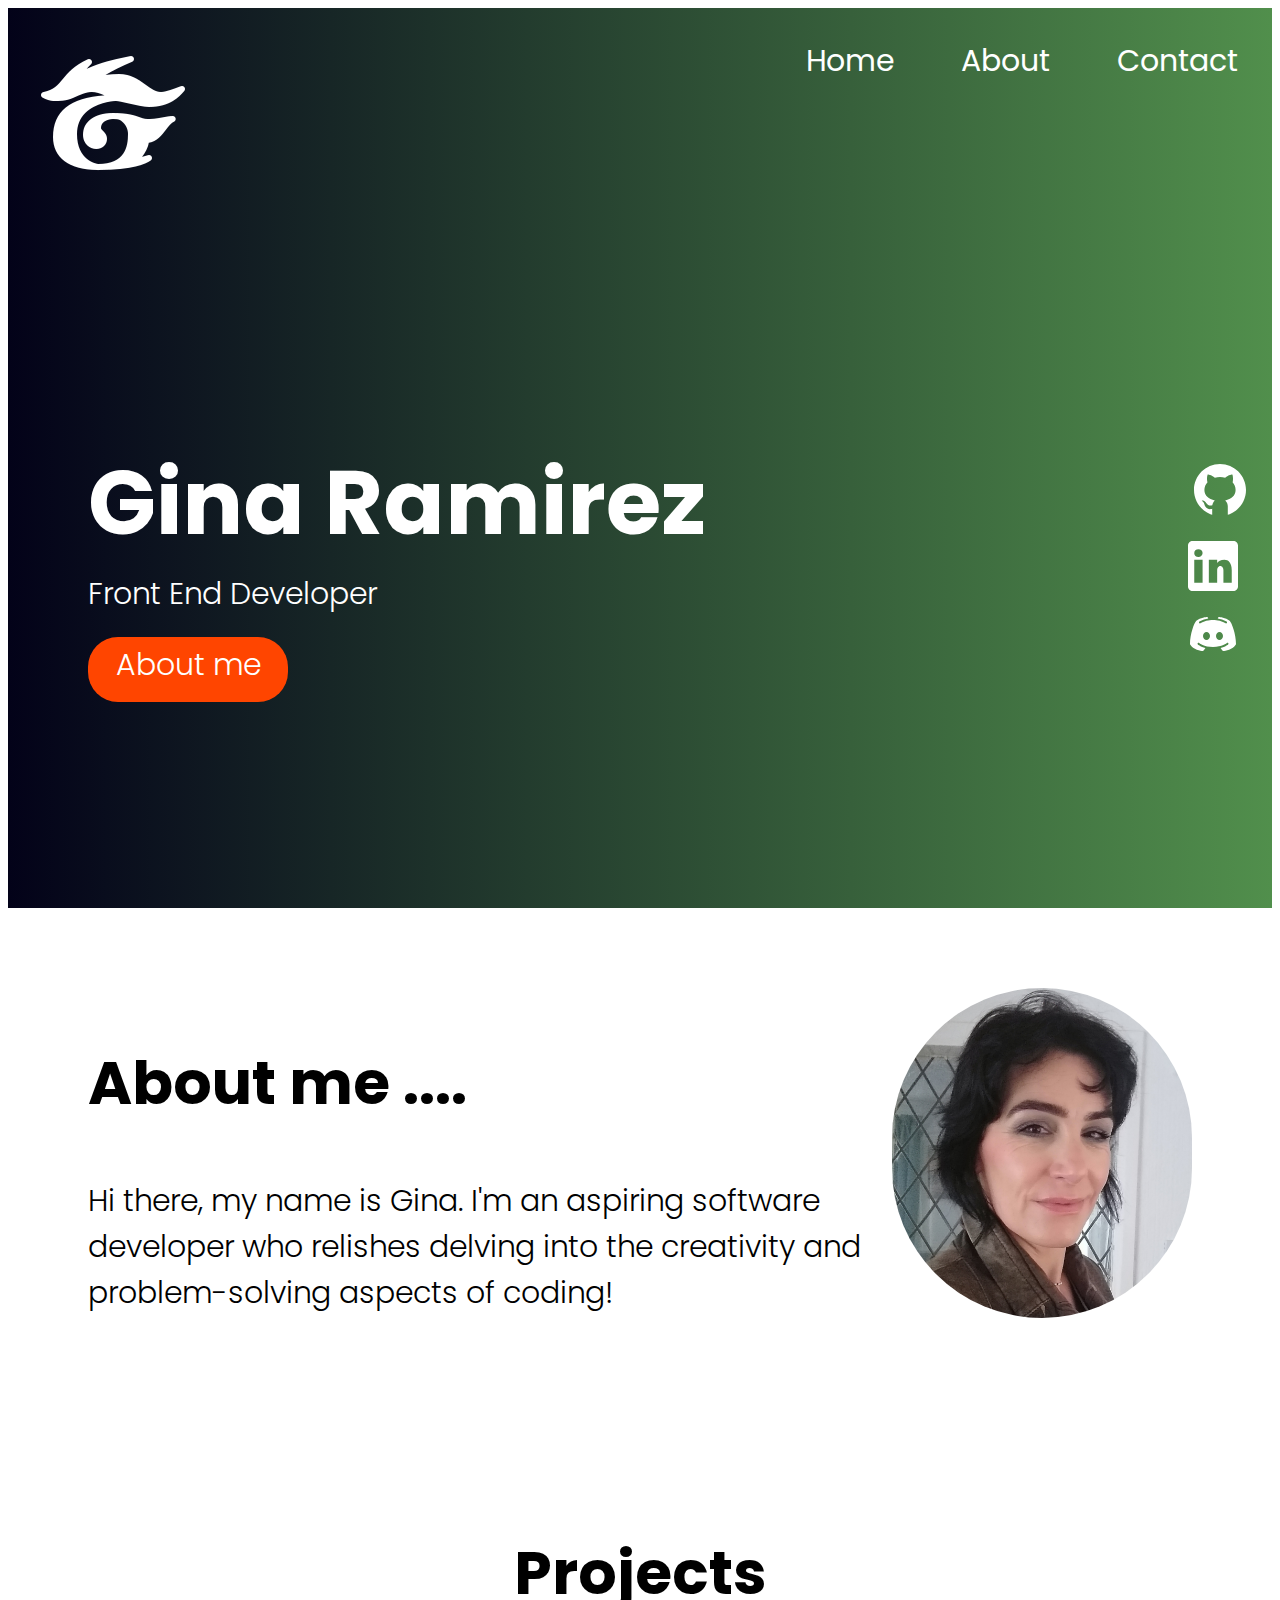
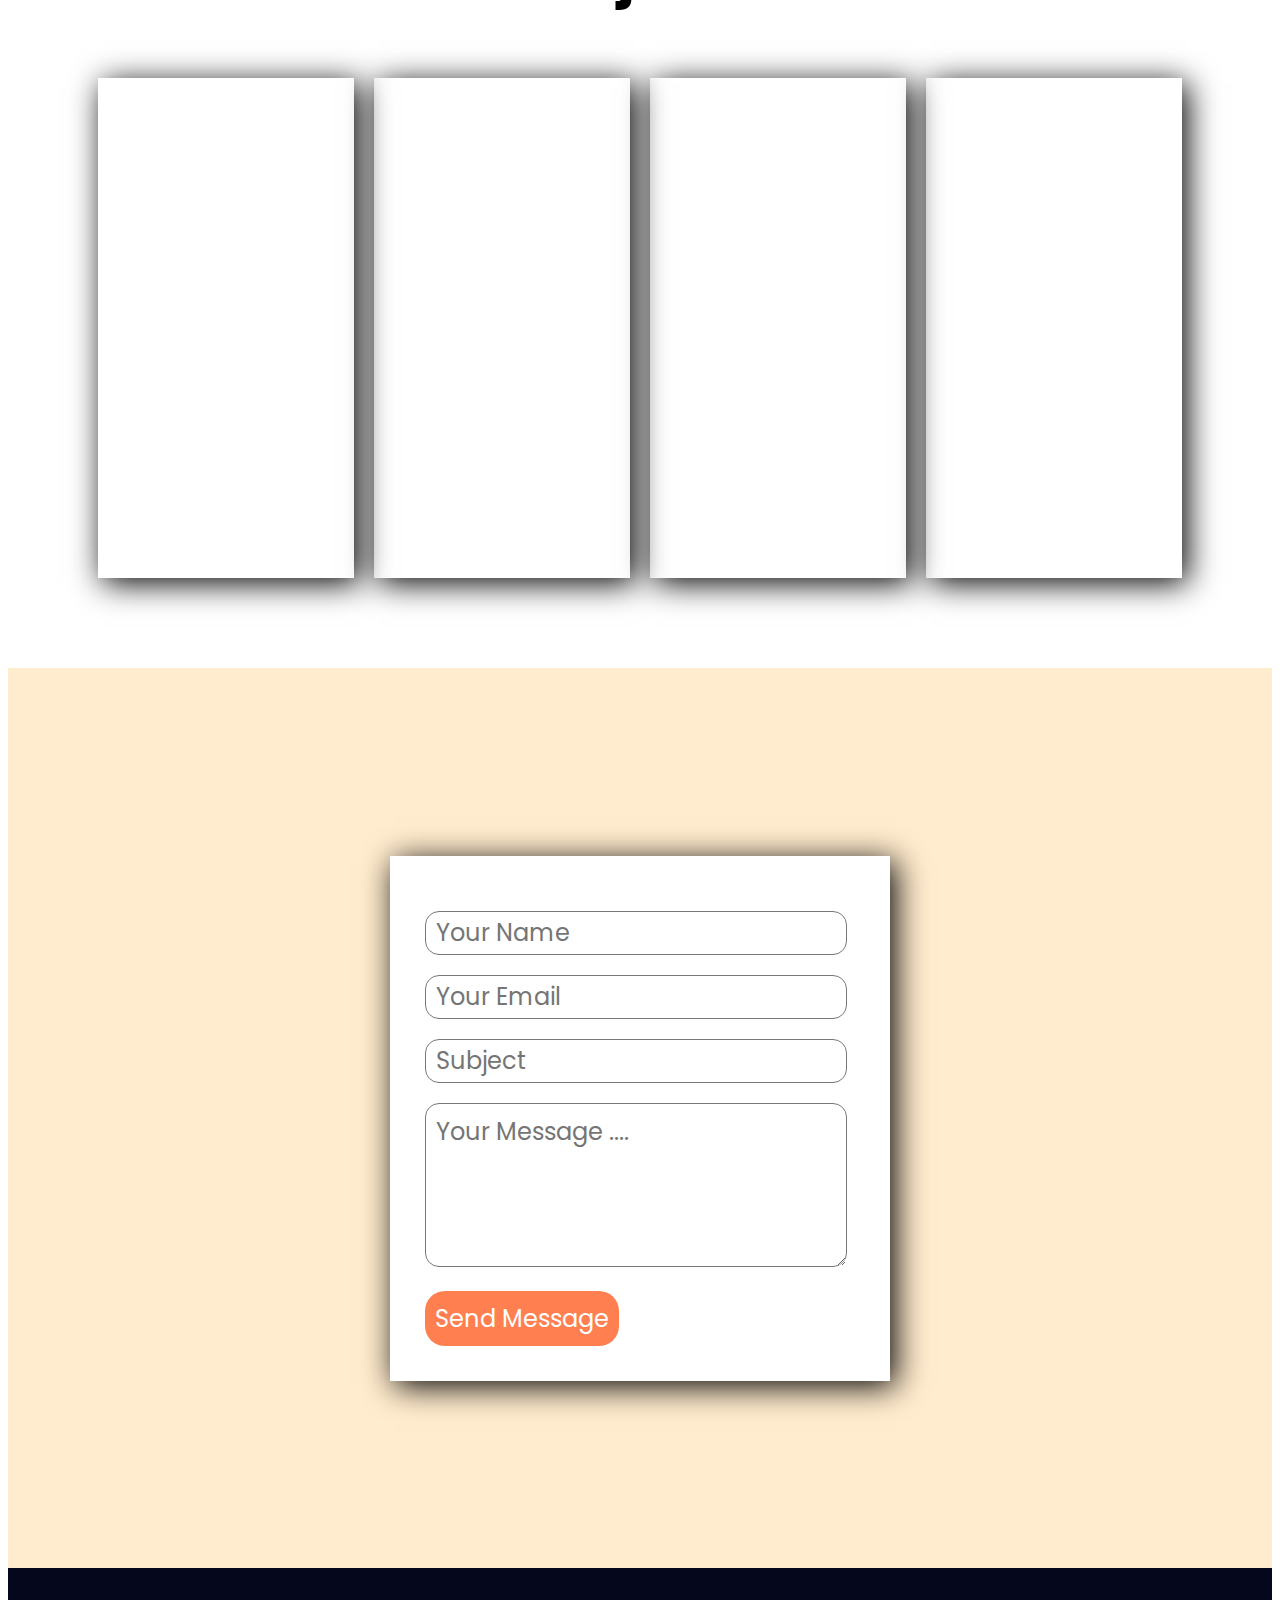
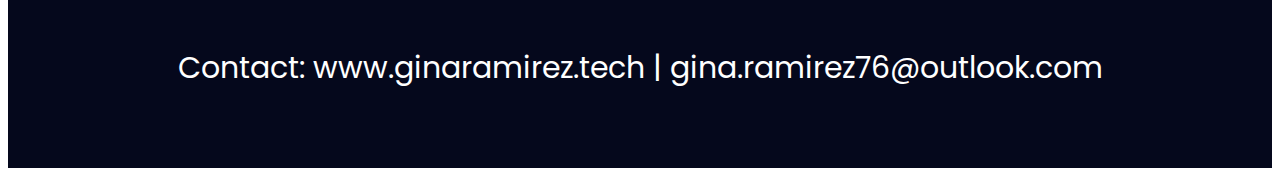
==== index.html @ 58c6cca4 "FILES RENAMED" ====
<!DOCTYPE html>
    <html lang="en">
    <head>
      <meta charset="UTF-8">
      <meta name="viewport" content="width=device-width, initial-scale=1.0">
      <link rel="stylesheet" href="portfolio.css">
      <link rel="preconnect" href="https://fonts.googleapis.com">
    <link rel="preconnect" href="https://fonts.gstatic.com" crossorigin>
    <link href="https://fonts.googleapis.com/css2?family=Poppins:ital,wght@0,100;0,200;0,300;0,400;0,500;0,600;0,700;0,800;0,900;1,100;1,200;1,300;1,400;1,500;1,600;1,700;1,800;1,900&display=swap" rel="stylesheet">

      <title>Gina Ramirez Portfolio</title>
    </head>

    <body>

      <!-- HERO SECTION -->

      <!-- NAV BAR -->

      <section class="hero">
      <nav>
      <img id="logo" src="Assets/icons8-garena-150.png" alt="Logo">
        <ul class="res-ul">
          <li>Home</li>
          <li><a href="#about">About</a></li>
          <li><a href="#contact">Contact</a></li>
        </ul>
      </nav>

      <!-- HERO MAIN -->

      <div class="hero-main">
        <div class="hero-text">
          <h1>Gina Ramirez</h1>
        <p>Front End Developer</p>
        <div class="hero-button">About me</div>
        </div>
        <div class="icons">
          <div>
            <a href="https://github.com/Gina22-byte" class="ind-icon">
              <svg xmlns="http://www.w3.org/2000/svg" x="0px" y="0px" width="64" height="64" viewBox="0 0 64 64"
    style="fill:#FFFFFF;">
    <path d="M32 6C17.641 6 6 17.641 6 32c0 12.277 8.512 22.56 19.955 25.286-.592-.141-1.179-.299-1.755-.479V50.85c0 0-.975.325-2.275.325-3.637 0-5.148-3.245-5.525-4.875-.229-.993-.827-1.934-1.469-2.509-.767-.684-1.126-.686-1.131-.92-.01-.491.658-.471.975-.471 1.625 0 2.857 1.729 3.429 2.623 1.417 2.207 2.938 2.577 3.721 2.577.975 0 1.817-.146 2.397-.426.268-1.888 1.108-3.57 2.478-4.774-6.097-1.219-10.4-4.716-10.4-10.4 0-2.928 1.175-5.619 3.133-7.792C19.333 23.641 19 22.494 19 20.625c0-1.235.086-2.751.65-4.225 0 0 3.708.026 7.205 3.338C28.469 19.268 30.196 19 32 19s3.531.268 5.145.738c3.497-3.312 7.205-3.338 7.205-3.338.567 1.474.65 2.99.65 4.225 0 2.015-.268 3.19-.432 3.697C46.466 26.475 47.6 29.124 47.6 32c0 5.684-4.303 9.181-10.4 10.4 1.628 1.43 2.6 3.513 2.6 5.85v8.557c-.576.181-1.162.338-1.755.479C49.488 54.56 58 44.277 58 32 58 17.641 46.359 6 32 6zM33.813 57.93C33.214 57.972 32.61 58 32 58 32.61 58 33.213 57.971 33.813 57.93zM37.786 57.346c-1.164.265-2.357.451-3.575.554C35.429 57.797 36.622 57.61 37.786 57.346zM32 58c-.61 0-1.214-.028-1.813-.07C30.787 57.971 31.39 58 32 58zM29.788 57.9c-1.217-.103-2.411-.289-3.574-.554C27.378 57.61 28.571 57.797 29.788 57.9z"></path>
    </svg>
  </a></div>

<div>
  <a href="https://www.linkedin.com/pulse/10-fun-facts-linkedin-royal-revamps/" class="ind-icon">
    <svg xmlns="http://www.w3.org/2000/svg" x="0px" y="0px" width="50" height="50" viewBox="0 0 24 24"
style="fill:#FFFFFF;">
<path d="M 21.800781 0 L 2.199219 0 C 1 0 0 1 0 2.199219 L 0 21.800781 C 0 23 1 24 2.199219 24 L 21.800781 24 C 23 24 24 23 24 21.800781 L 24 2.199219 C 24 1 23 0 21.800781 0 Z M 7 20 L 3 20 L 3 9 L 7 9 Z M 5 7.699219 C 3.800781 7.699219 3 6.898438 3 5.898438 C 3 4.800781 3.800781 4 5 4 C 6.199219 4 7 4.800781 7 5.800781 C 7 6.898438 6.199219 7.699219 5 7.699219 Z M 21 20 L 17 20 L 17 14 C 17 12.398438 15.898438 12 15.601563 12 C 15.300781 12 14 12.199219 14 14 C 14 14.199219 14 20 14 20 L 10 20 L 10 9 L 14 9 L 14 10.601563 C 14.601563 9.699219 15.601563 9 17.5 9 C 19.398438 9 21 10.5 21 14 Z"></path>
</svg>
</a></div>

<div>
  <a href="https://discord.com/" class="ind-icon">
    <svg xmlns="http://www.w3.org/2000/svg" x="0px" y="0px" width="50" height="50" viewBox="0 0 50 50"
      style="fill:#FFFFFF;">
      <path d="M 41.625 10.769531 C 37.644531 7.566406 31.347656 7.023438 31.078125 7.003906 C 30.660156 6.96875 30.261719 7.203125 30.089844 7.589844 C 30.074219 7.613281 29.9375 7.929688 29.785156 8.421875 C 32.417969 8.867188 35.652344 9.761719 38.578125 11.578125 C 39.046875 11.867188 39.191406 12.484375 38.902344 12.953125 C 38.710938 13.261719 38.386719 13.429688 38.050781 13.429688 C 37.871094 13.429688 37.6875 13.378906 37.523438 13.277344 C 32.492188 10.15625 26.210938 10 25 10 C 23.789063 10 17.503906 10.15625 12.476563 13.277344 C 12.007813 13.570313 11.390625 13.425781 11.101563 12.957031 C 10.808594 12.484375 10.953125 11.871094 11.421875 11.578125 C 14.347656 9.765625 17.582031 8.867188 20.214844 8.425781 C 20.0625 7.929688 19.925781 7.617188 19.914063 7.589844 C 19.738281 7.203125 19.34375 6.960938 18.921875 7.003906 C 18.652344 7.023438 12.355469 7.566406 8.320313 10.8125 C 6.214844 12.761719 2 24.152344 2 34 C 2 34.175781 2.046875 34.34375 2.132813 34.496094 C 5.039063 39.605469 12.972656 40.941406 14.78125 41 C 14.789063 41 14.800781 41 14.8125 41 C 15.132813 41 15.433594 40.847656 15.621094 40.589844 L 17.449219 38.074219 C 12.515625 36.800781 9.996094 34.636719 9.851563 34.507813 C 9.4375 34.144531 9.398438 33.511719 9.765625 33.097656 C 10.128906 32.683594 10.761719 32.644531 11.175781 33.007813 C 11.234375 33.0625 15.875 37 25 37 C 34.140625 37 38.78125 33.046875 38.828125 33.007813 C 39.242188 32.648438 39.871094 32.683594 40.238281 33.101563 C 40.601563 33.515625 40.5625 34.144531 40.148438 34.507813 C 40.003906 34.636719 37.484375 36.800781 32.550781 38.074219 L 34.378906 40.589844 C 34.566406 40.847656 34.867188 41 35.1875 41 C 35.199219 41 35.210938 41 35.21875 41 C 37.027344 40.941406 44.960938 39.605469 47.867188 34.496094 C 47.953125 34.34375 48 34.175781 48 34 C 48 24.152344 43.785156 12.761719 41.625 10.769531 Z M 18.5 30 C 16.566406 30 15 28.210938 15 26 C 15 23.789063 16.566406 22 18.5 22 C 20.433594 22 22 23.789063 22 26 C 22 28.210938 20.433594 30 18.5 30 Z M 31.5 30 C 29.566406 30 28 28.210938 28 26 C 28 23.789063 29.566406 22 31.5 22 C 33.433594 22 35 23.789063 35 26 C 35 28.210938 33.433594 30 31.5 30 Z"></path>
      </svg>
    </a></div>
  </section>
    

      <!-- ABOUT ME SECTION -->

    <section class="sub-section" id="about">
      <div class="information">
        <h2>About me ....</h2>
        <p>Hi there, my name is Gina. I'm an aspiring software developer who relishes delving into the creativity and problem-solving aspects of coding!</p>
      </div>
      <div class="headshot-container">
        <img class="headshot" src="/Assets/pic3.jpg" alt="Gina Ramirez headshot">
      </div>
    </section>

        

      <!-- PROJECTS SECTION -->

      <section class="sub-section-alt">
        <h2>Projects</h2>

        <div class="project-container">
          <div class="project-card"></div>
        
          <div class="project-card"></div>

          <div class="project-card"></div>

          <div class="project-card"></div>
        
      </section>

      <!-- CONTACT FORM -->
      
    

      <section class="last-section">
        <div>

        <div class="contact-box">
          <form>
            <input type="text" class="input-field" placeholder="Your Name" required>
            <input type="email" class="input-field" placeholder="Your Email" required>
            <input type="text" class="input-field" placeholder="Subject" required>
            <textarea type="text" class="input-field textarea-field" placeholder="Your Message ...." required></textarea>
            <button type="submit" class="btn">Send Message</button>
          </form></div>
        </div>
      </section>


      <!-- FOOTER & CONTACT INFO -->

      <footer id="contact">Contact: www.ginaramirez.tech | gina.ramirez76@outlook.com</footer>
      

      
    </body>
    </html>
---- portfolio.css ----
body {
  font-family: 'Poppins', sans-serif;
}

.sub-section-alt {
  display: flex;
  flex-direction: column;
  text-align: center;
  padding:80px;
}

.hero {
  background: linear-gradient(90deg, rgba(3,2,25,1) 0%, rgba(81,143,76,1) 100%, rgba(0,212,255,1) 100%); /*https://cssgradient.io/*/
  height: 100vh;
  font-size: 45px;;
  color: white;
}

nav {
  display: flex;
  justify-content: space-between;
}

ul {
  display: flex;
  list-style-type: none;
  width: 500px;
  justify-content: space-around;
  font-size: 30px;
}

@media only screen and (max-width: 1000px) {
  .res-ul {
      display: flex;
      flex-wrap: wrap;
  }
}

li {
  text-decoration: none;
}

h1 {
  font-size: 90px;
  margin: 0;
}

h2 {
  font-size: 60px;
}

p {
  margin: 0;
  font-size: 30px;
  font-weight: 300;
}

.hero-text {
  margin-left: 80px;
  margin-bottom: 200px;
}

.hero-main {
  display: flex;
  height: 100%;
  justify-content: space-between;
  align-items: center;
}

.hero-button {
  width: 200px;
  height: 60px;
  background-color: orangered ;
  border-radius: 30px;
  text-align: center;
  font-size: 30px;
  font-weight: 300;
  padding-top: 5px;
  margin-top: 20px;
} 

.hero-button:hover {
  background-color: orange;
}

.hero-button:active {
  background-color: #4F7942;
}

.icons {
  padding-bottom: 200px;
}

#logo {
  margin: 30px;  
}

.ind-icon {
  margin: 20px;
}

.sub-section {
  display: flex;
  justify-content: space-around;
  padding: 80px;
}

.headshot {
  width: 300px;
  border-radius: 150px;
}

.headshot-container {
  display: flex;
  align-items: center;
}

.project-card {
  width: 300px;
  height: 500px;
  box-shadow: 5px 5px 30px;
  margin: 10px;
}

.project-container {
  display: flex;
  justify-content: space-around;
}

a {
  text-decoration: none;
  color: white;
}


@media only screen and (max-width: 1000px) {
  .project-container {
      display: flex;
      flex-wrap: wrap;
  }
}

/* CONTACT FORM */

.last-section {
  display: flex;
  justify-content: center;
  align-items: center;
  background-color: blanchedalmond;
  height: 100vh;
}


.contact-box {
  display: flex;
  justify-content: center;
  align-items: center;
  width: 500px;
  background-color: #fff;
  box-shadow: 5px 5px 30px;
}

form {
  margin: 35px;
  font-family: 'Poppins', sans-serif;
  font-size: 14px;
}

.input-field {
  width: 400px;
  height: 40px;
  margin-top: 20px;
  padding-left: 10px;
  padding-right: 10px ;
  border: 1px solid #777;
  border-radius: 14px;
  outline: none;
}

input[type="text"]
{
    font-size:24px;
    font-family: 'Poppins';
}

input[type="email"]
{
    font-size:24px;
    font-family: 'Poppins';
}
textarea[type="text"]
{
    font-size:24px;
    font-family: 'Poppins';
}

.textarea-field {
  height: 150px;
  padding-top: 10px; 
}

.btn {
  border-radius: 20px ;
  color: white;
  margin-top: 18px;
  padding: 10px;
  background-color: coral;
  font-size: 14px;
  border: none;
  cursor: pointer;
  font-size:24px;
  font-family: 'Poppins';
}

.btn:hover {
  color: darkblue;

}

.btn:active {
  color:yellow ;
} 

footer {
  height: 200px;
  background-color: #05081c;
  color: white;
  display: flex;
  font-size: 30px;
  align-items: center;
  justify-content: center;
}

#footer {
  display: inline-flex;
}
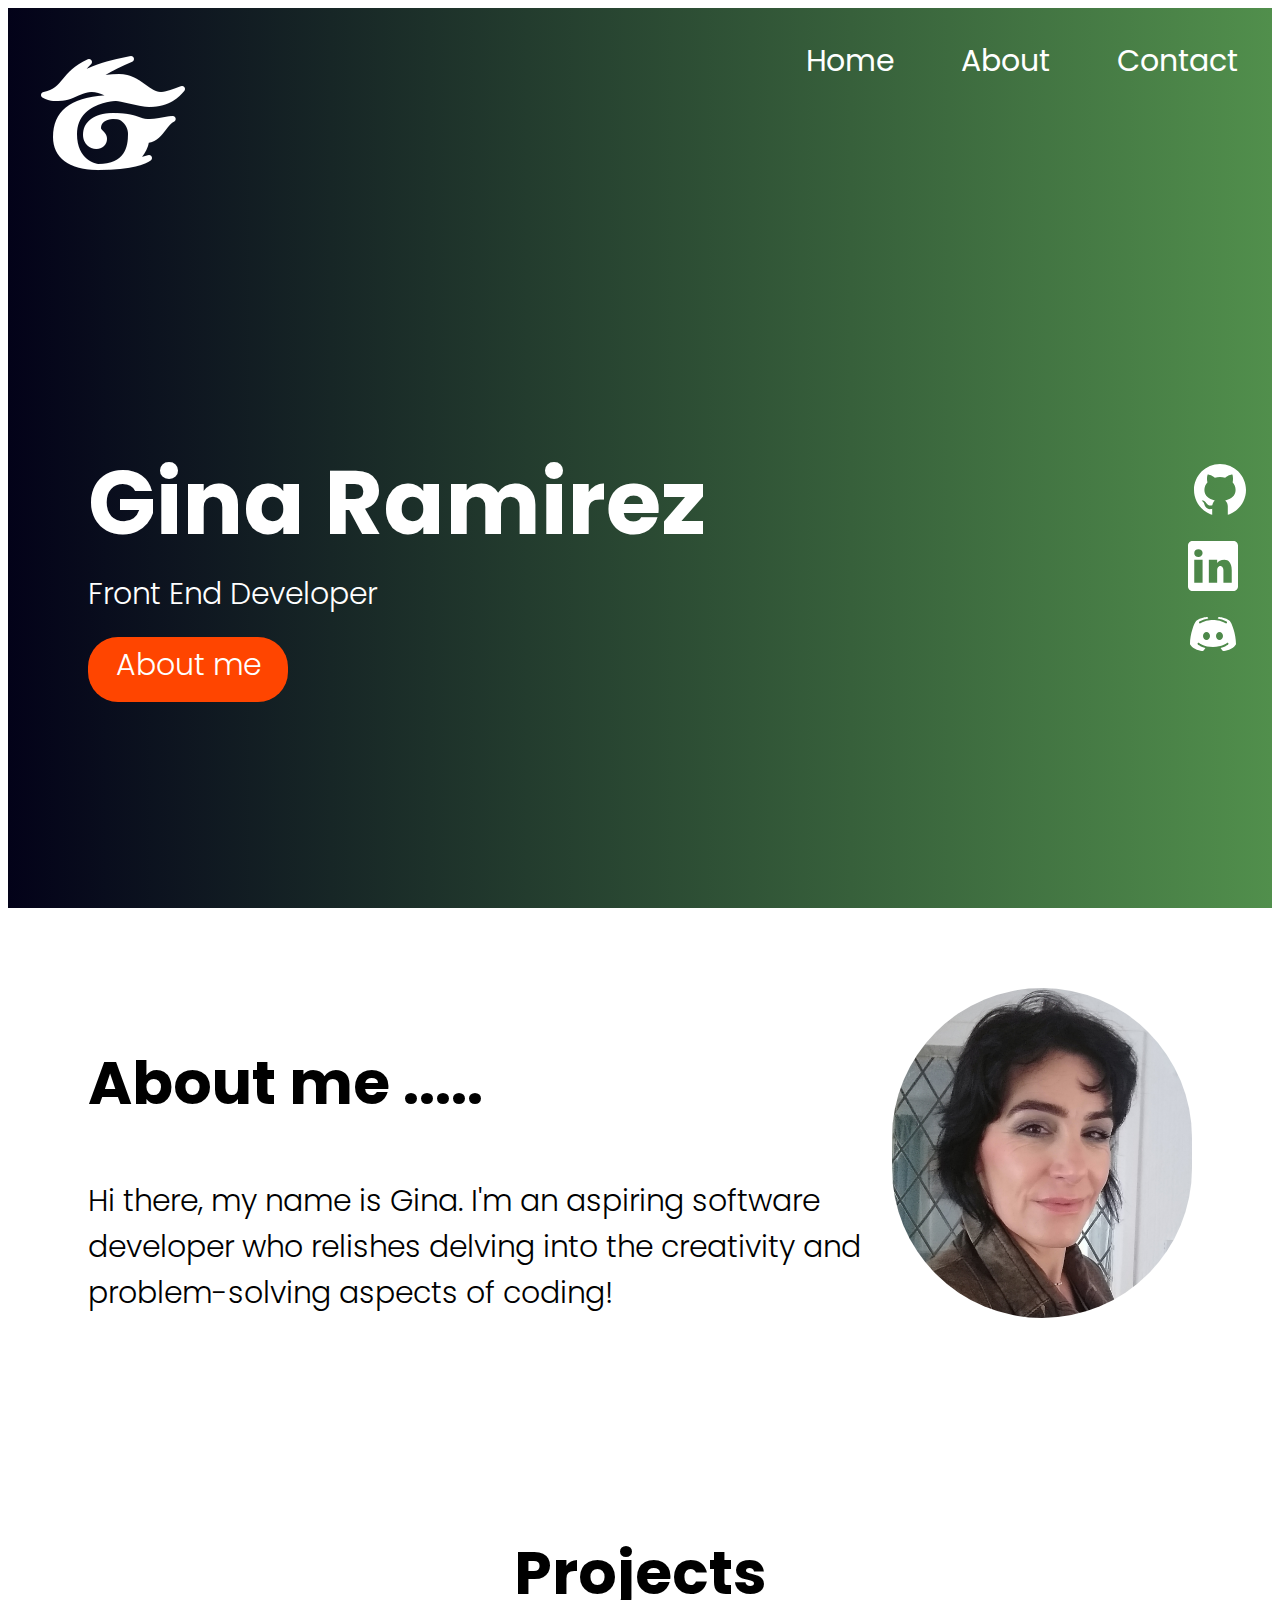
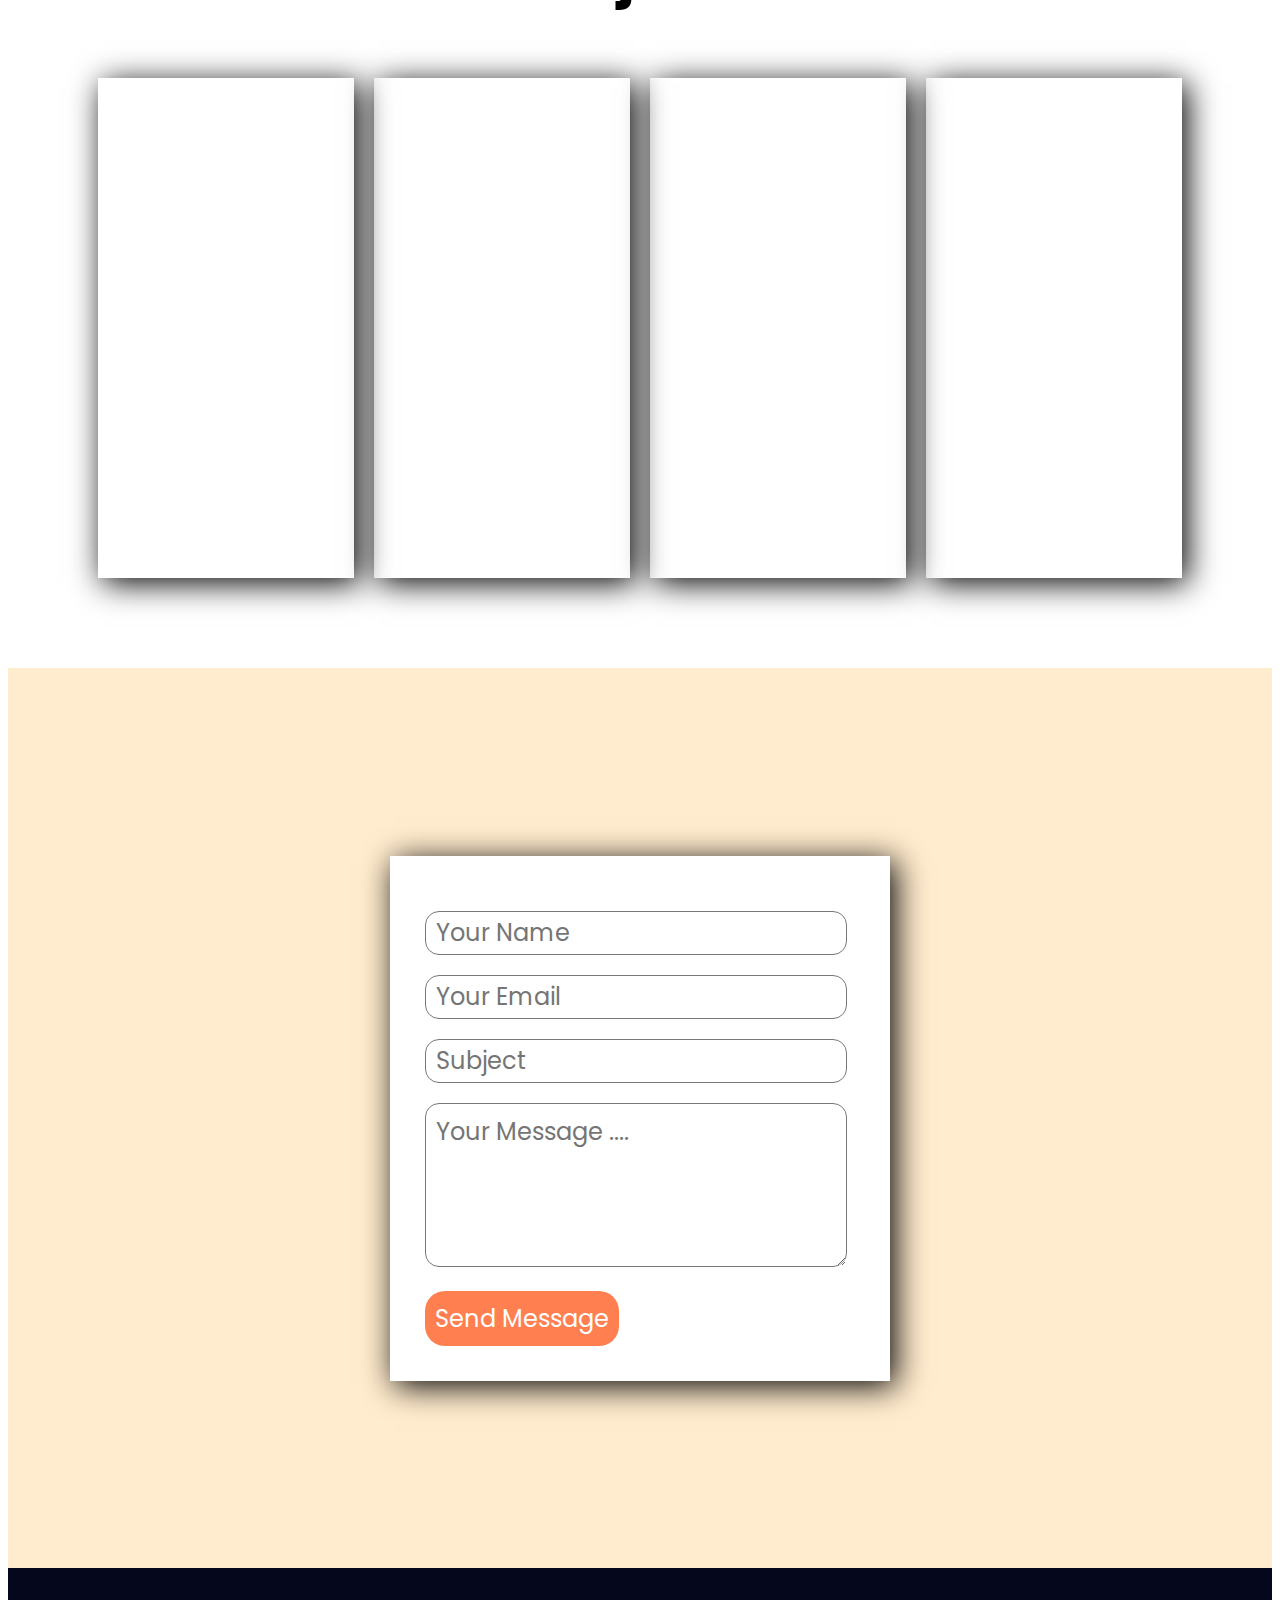
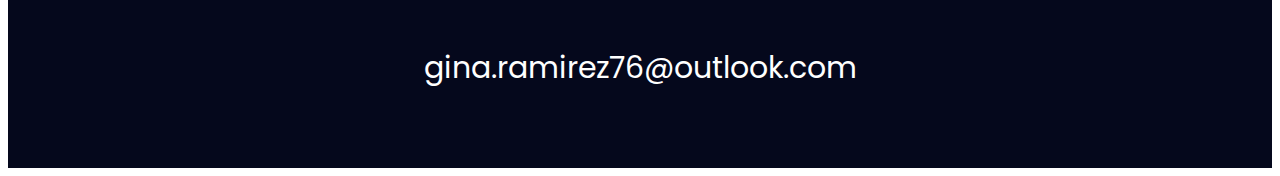
==== commit 8d8d6c96: "Amended text content" ====
--- a/index.html
+++ b/index.html
@@ -2,8 +2,8 @@
     <html lang="en">
     <head>
       <meta charset="UTF-8">
-      <meta name="viewport" content="width=device-width, initial-scale=1.0">
-      <link rel="stylesheet" href="portfolio.css">
+      <meta name="viewport" content="width=device-width, initial-scale=0.5">
+      <link rel="stylesheet" href="index.css">
       <link rel="preconnect" href="https://fonts.googleapis.com">
     <link rel="preconnect" href="https://fonts.gstatic.com" crossorigin>
     <link href="https://fonts.googleapis.com/css2?family=Poppins:ital,wght@0,100;0,200;0,300;0,400;0,500;0,600;0,700;0,800;0,900;1,100;1,200;1,300;1,400;1,500;1,600;1,700;1,800;1,900&display=swap" rel="stylesheet">
@@ -66,7 +66,7 @@
 
     <section class="sub-section" id="about">
       <div class="information">
-        <h2>About me ....</h2>
+        <h2>About me .....</h2>
         <p>Hi there, my name is Gina. I'm an aspiring software developer who relishes delving into the creativity and problem-solving aspects of coding!</p>
       </div>
       <div class="headshot-container">
@@ -113,7 +113,7 @@
 
       <!-- FOOTER & CONTACT INFO -->
 
-      <footer id="contact">Contact: www.ginaramirez.tech | gina.ramirez76@outlook.com</footer>
+      <footer id="contact">gina.ramirez76@outlook.com</footer>
       
 
       
--- a/index.css
+++ b/index.css
@@ -0,0 +1,235 @@
+body {
+  font-family: 'Poppins', sans-serif;
+}
+
+.sub-section-alt {
+  display: flex;
+  flex-direction: column;
+  text-align: center;
+  padding:80px;
+}
+
+.hero {
+  background: linear-gradient(90deg, rgba(3,2,25,1) 0%, rgba(81,143,76,1) 100%, rgba(0,212,255,1) 100%); /*https://cssgradient.io/*/
+  height: 100vh;
+  font-size: 45px;;
+  color: white;
+}
+
+nav {
+  display: flex;
+  justify-content: space-between;
+}
+
+ul {
+  display: flex;
+  list-style-type: none;
+  width: 500px;
+  justify-content: space-around;
+  font-size: 30px;
+}
+
+
+li {
+  text-decoration: none;
+}
+
+h1 {
+  font-size: 90px;
+  margin: 0;
+}
+
+h2 {
+  font-size: 60px;
+}
+
+p {
+  margin: 0;
+  font-size: 30px;
+  font-weight: 300;
+}
+
+.hero-text {
+  margin-left: 80px;
+  margin-bottom: 200px;
+}
+
+.hero-main {
+  display: flex;
+  height: 100%;
+  justify-content: space-between;
+  align-items: center;
+}
+
+.hero-button {
+  width: 200px;
+  height: 60px;
+  background-color: orangered ;
+  border-radius: 30px;
+  text-align: center;
+  font-size: 30px;
+  font-weight: 300;
+  padding-top: 5px;
+  margin-top: 20px;
+} 
+
+.hero-button:hover {
+  background-color: orange;
+}
+
+.hero-button:active {
+  background-color: #4F7942;
+}
+
+.icons {
+  padding-bottom: 200px;
+}
+
+#logo {
+  margin: 30px;  
+}
+
+.ind-icon {
+  margin: 20px;
+}
+
+.sub-section {
+  display: flex;
+  justify-content: space-around;
+  padding: 80px;
+}
+
+.headshot {
+  width: 300px;
+  border-radius: 150px;
+}
+
+.headshot-container {
+  display: flex;
+  align-items: center;
+}
+
+.project-card {
+  width: 300px;
+  height: 500px;
+  box-shadow: 5px 5px 30px;
+  margin: 10px;
+}
+
+.project-container {
+  display: flex;
+  justify-content: space-around;
+}
+
+a {
+  text-decoration: none;
+  color: white;
+}
+
+
+@media only screen and (max-width: 1000px) {
+  .project-container {
+      display: flex;
+      flex-wrap: wrap;
+  }
+}
+
+/* CONTACT FORM */
+
+.last-section {
+  display: flex;
+  justify-content: center;
+  align-items: center;
+  background-color: blanchedalmond;
+  height: 100vh;
+}
+
+
+.contact-box {
+  display: flex;
+  justify-content: center;
+  align-items: center;
+  width: 500px;
+  background-color: #fff;
+  box-shadow: 5px 5px 30px;
+}
+
+form {
+  margin: 35px;
+  font-family: 'Poppins', sans-serif;
+  font-size: 14px;
+}
+
+.input-field {
+  width: 400px;
+  height: 40px;
+  margin-top: 20px;
+  padding-left: 10px;
+  padding-right: 10px ;
+  border: 1px solid #777;
+  border-radius: 14px;
+  outline: none;
+}
+
+input[type="text"]
+{
+    font-size:24px;
+    font-family: 'Poppins';
+}
+
+input[type="email"]
+{
+    font-size:24px;
+    font-family: 'Poppins';
+}
+textarea[type="text"]
+{
+    font-size:24px;
+    font-family: 'Poppins';
+}
+
+.textarea-field {
+  height: 150px;
+  padding-top: 10px; 
+}
+
+.btn {
+  border-radius: 20px ;
+  color: white;
+  margin-top: 18px;
+  padding: 10px;
+  background-color: coral;
+  font-size: 14px;
+  border: none;
+  cursor: pointer;
+  font-size:24px;
+  font-family: 'Poppins';
+}
+
+.btn:hover {
+  color: darkblue;
+}
+
+.btn:active {
+  color:yellow ;
+} 
+
+footer {
+  height: 200px;
+  background-color: #05081c;
+  color: white;
+  display: flex;
+  font-size: 30px;
+  align-items: center;
+  justify-content: center;
+}
+
+#footer {
+  display: flex;
+  align-items: center;
+  justify-content: center;
+  position: relative;
+}
+
+@media only screen and (min-device-width: 480px){}
+@media only screen and (min-device-width: 768px){}
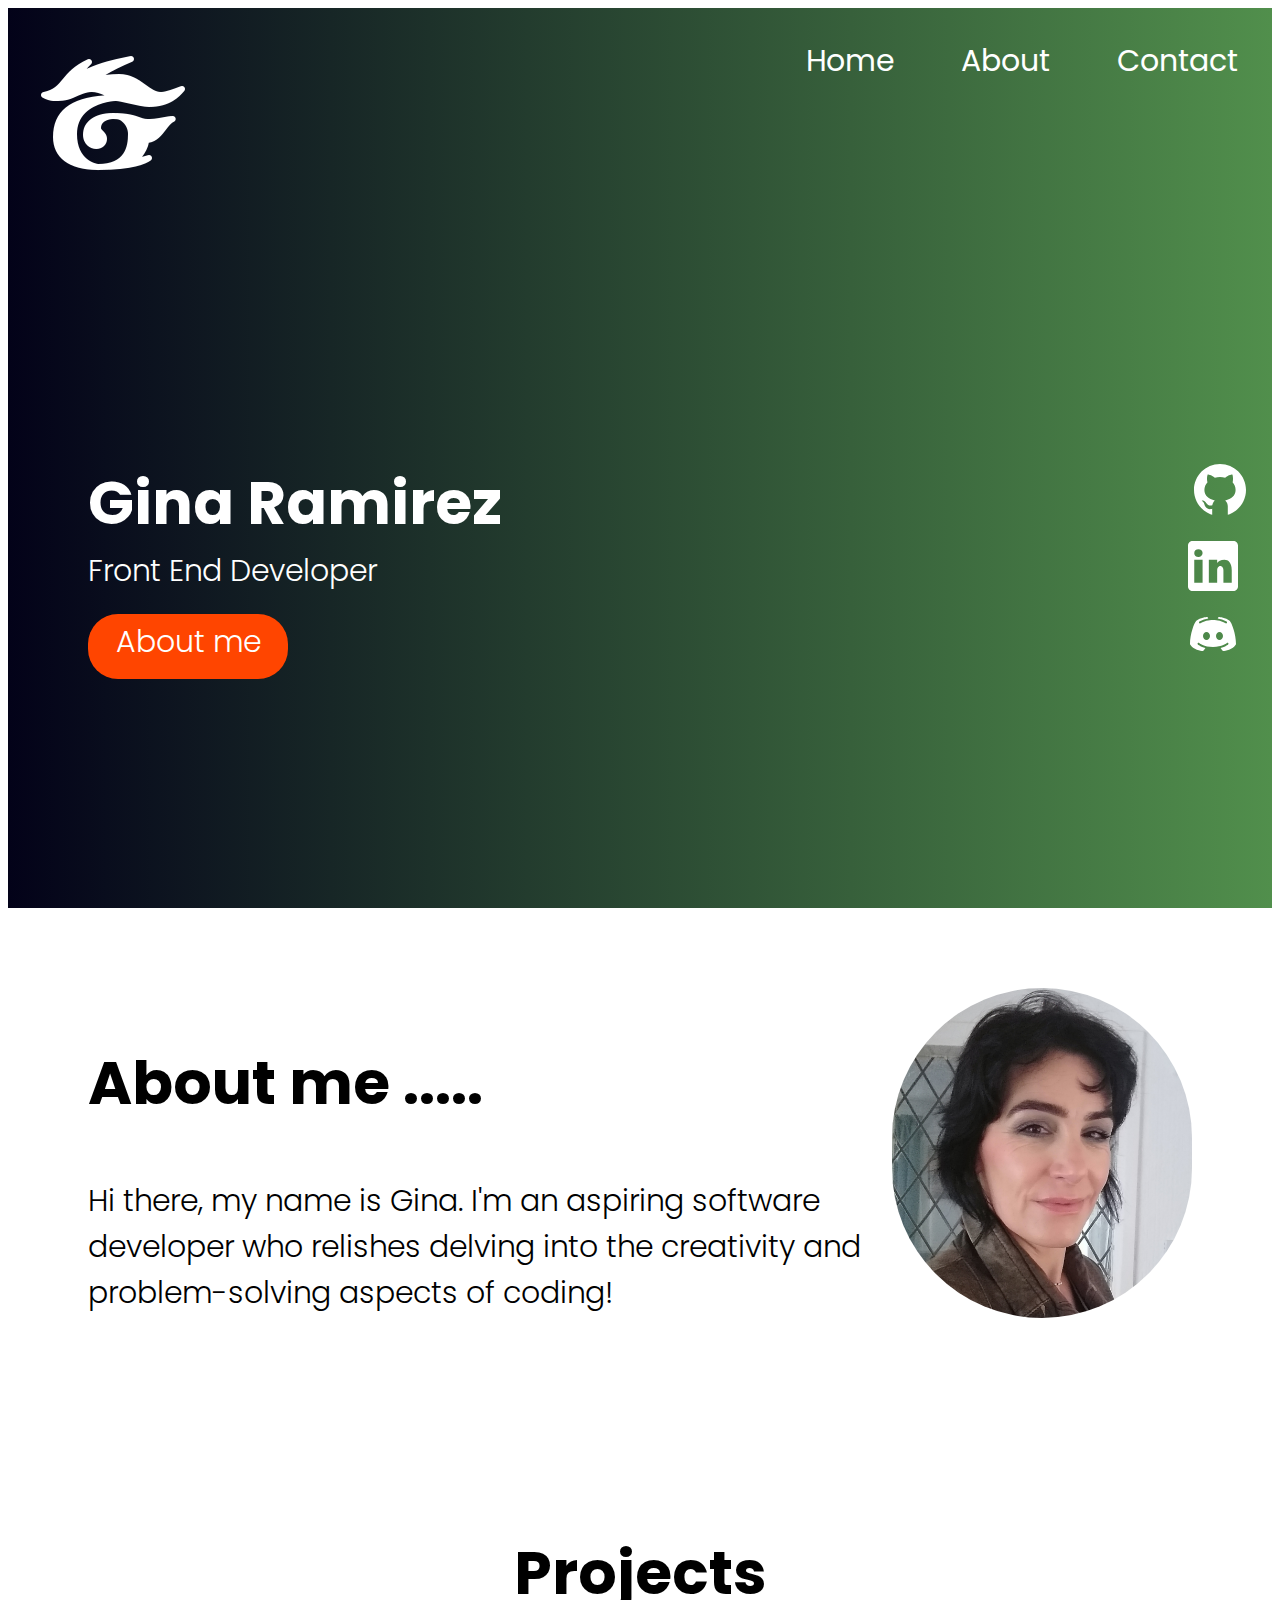
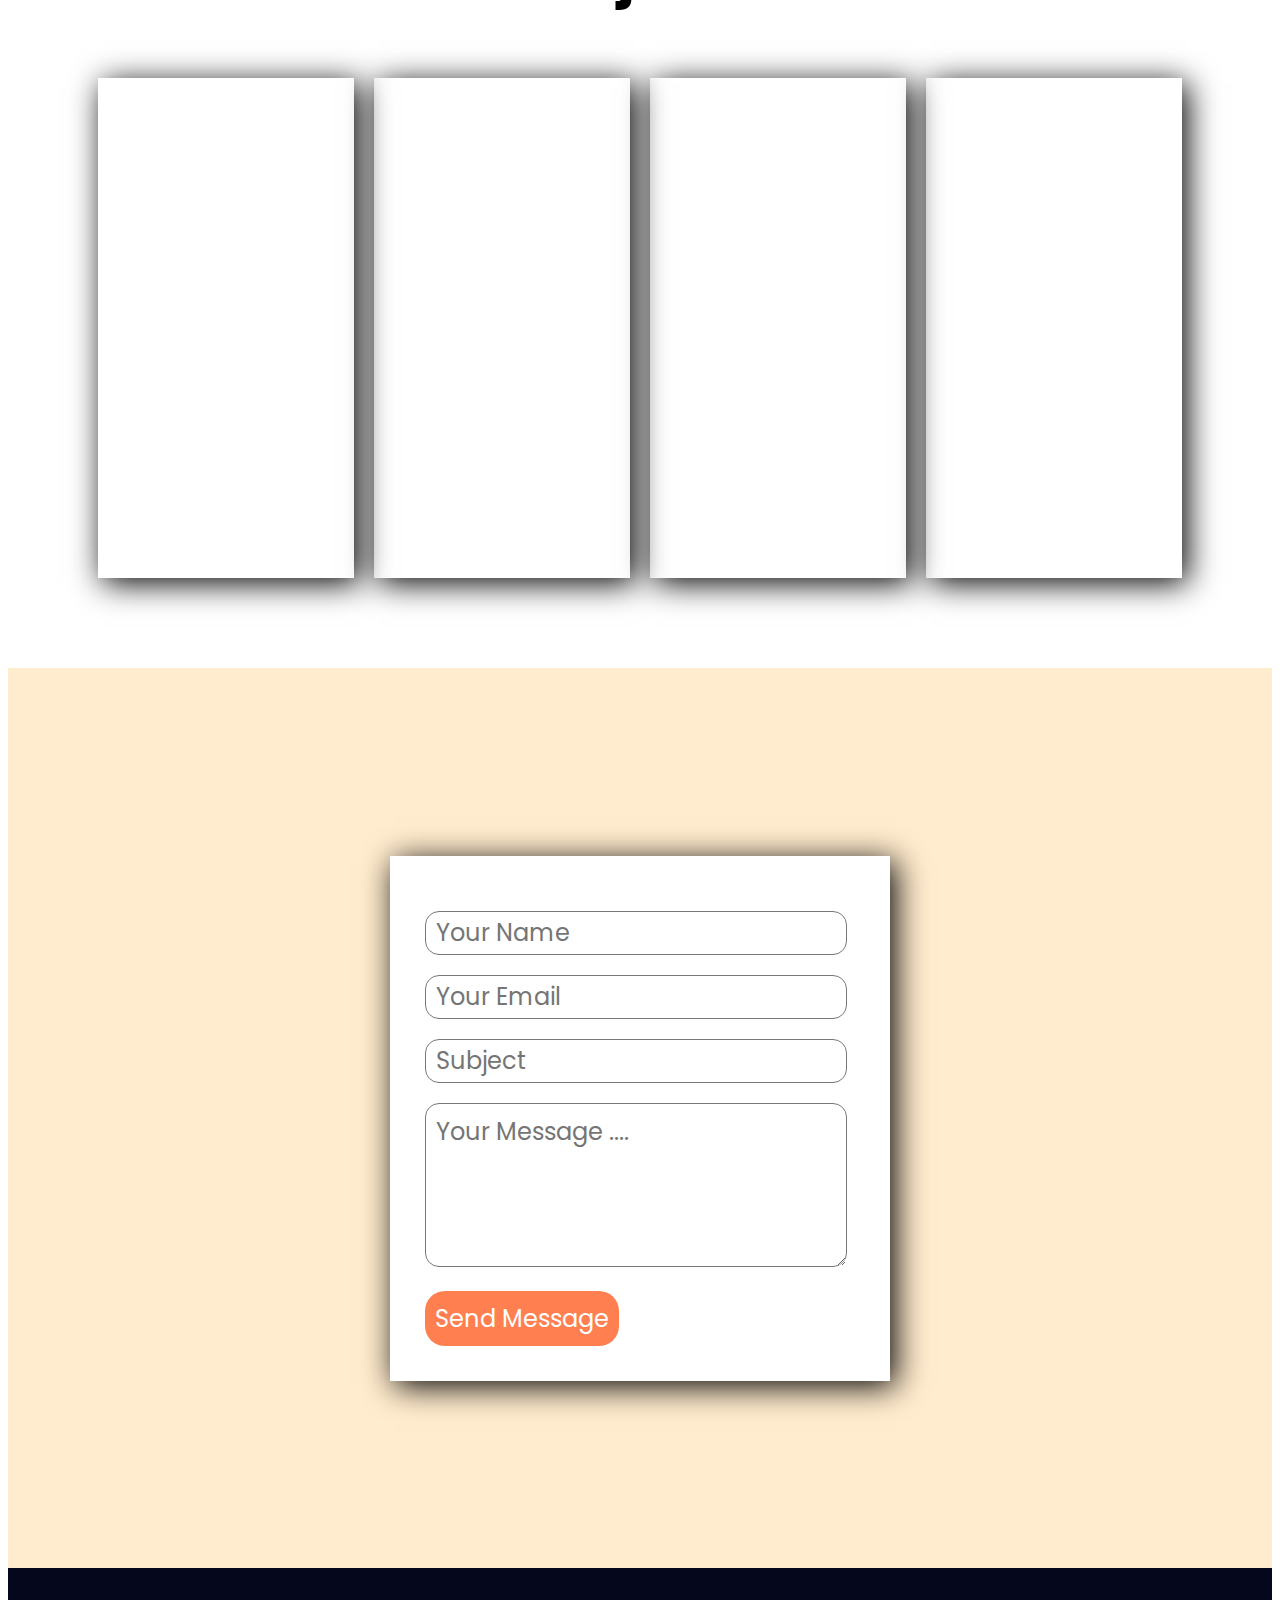
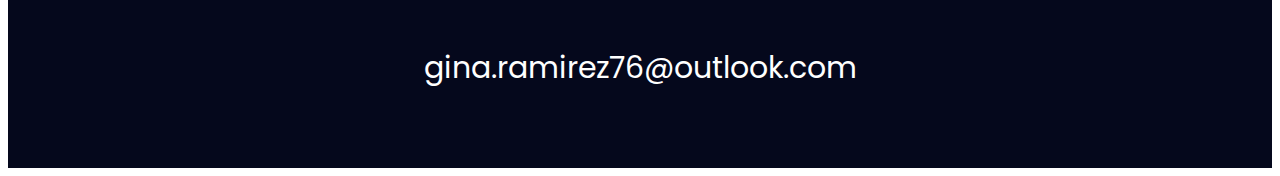
==== commit 7cec2e3c: "@media amendments" ====
--- a/index.html
+++ b/index.html
@@ -20,7 +20,7 @@
       <section class="hero">
       <nav>
       <img id="logo" src="Assets/icons8-garena-150.png" alt="Logo">
-        <ul class="res-ul">
+        <ul>
           <li>Home</li>
           <li><a href="#about">About</a></li>
           <li><a href="#contact">Contact</a></li>
--- a/index.css
+++ b/index.css
@@ -37,6 +37,12 @@
 h1 {
   font-size: 90px;
   margin: 0;
+}
+
+@media (min-width: 360px) {
+  h1 {
+    font-size: 60px;
+  }
 }
 
 h2 {
@@ -231,5 +237,5 @@
   position: relative;
 }
 
-@media only screen and (min-device-width: 480px){}
-@media only screen and (min-device-width: 768px){}
+
+
